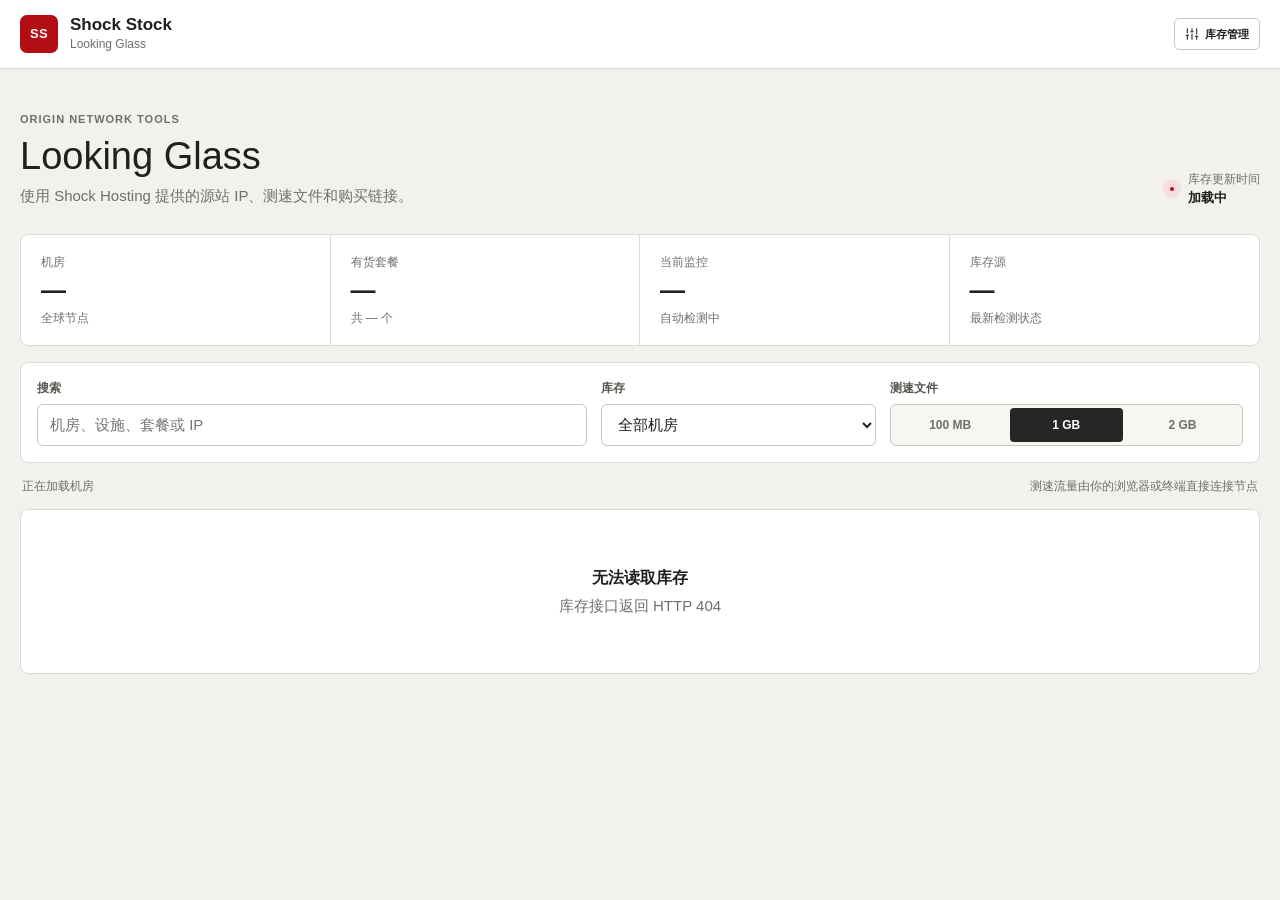
==== web/lg.html @ 3c2e1b68 "Add public Looking Glass and affiliate stock page" ====
<!doctype html>
<html lang="zh-CN">
<head>
	<meta charset="utf-8">
	<meta name="viewport" content="width=device-width, initial-scale=1">
	<meta name="color-scheme" content="light">
	<title>Looking Glass · Shock Stock</title>
	<link rel="icon" href="favicon.svg" type="image/svg+xml">
	<link rel="stylesheet" href="lg.css">
</head>
<body>
	<header class="site-header">
		<div class="header-inner">
			<a class="brand" href="/lg">
				<span class="brand-mark" aria-hidden="true">SS</span>
				<span class="brand-copy">
					<strong>Shock Stock</strong>
					<small>Looking Glass</small>
				</span>
			</a>
			<nav class="header-links" aria-label="页面导航">
				<a class="button secondary" href="/">
					<svg aria-hidden="true" viewBox="0 0 24 24"><path d="M4 21v-7"/><path d="M4 10V3"/><path d="M12 21v-9"/><path d="M12 8V3"/><path d="M20 21v-5"/><path d="M20 12V3"/><path d="M2 14h4"/><path d="M10 8h4"/><path d="M18 16h4"/></svg>
					库存管理
				</a>
			</nav>
		</div>
	</header>

	<main class="main">
		<section class="page-heading">
			<div>
				<span class="eyebrow">ORIGIN NETWORK TOOLS</span>
				<h1>Looking Glass</h1>
				<p>使用 Shock Hosting 提供的源站 IP、测速文件和购买链接。</p>
			</div>
			<div id="updateStatus" class="update-status">
				<span class="status-dot"></span>
				<div>
					<span>库存更新时间</span>
					<strong id="lastCheck">加载中</strong>
				</div>
			</div>
		</section>

		<section class="summary-grid" aria-label="库存汇总">
			<div class="summary-item">
				<span>机房</span>
				<strong id="summaryLocations">—</strong>
				<small>全球节点</small>
			</div>
			<div class="summary-item">
				<span>有货套餐</span>
				<strong id="summaryAvailable">—</strong>
				<small id="summaryAvailableDetail">共 — 个</small>
			</div>
			<div class="summary-item">
				<span>当前监控</span>
				<strong id="summaryWatched">—</strong>
				<small>自动检测中</small>
			</div>
			<div class="summary-item">
				<span>库存源</span>
				<strong id="summarySource">—</strong>
				<small id="summarySourceDetail">最新检测状态</small>
			</div>
		</section>

		<section class="toolbar" aria-label="筛选与测速选项">
			<label class="field search-field">
				<span>搜索</span>
				<input id="search" type="search" placeholder="机房、设施、套餐或 IP">
			</label>
			<label class="field">
				<span>库存</span>
				<select id="stockFilter">
					<option value="all">全部机房</option>
					<option value="available">仅有货</option>
					<option value="out">仅售罄</option>
				</select>
			</label>
			<div class="field size-field">
				<span>测速文件</span>
				<div class="segmented" id="sizeSelector" role="group" aria-label="测速文件大小">
					<button type="button" data-size="100MB">100 MB</button>
					<button class="active" type="button" data-size="1GB">1 GB</button>
					<button type="button" data-size="2GB">2 GB</button>
				</div>
			</div>
		</section>

		<div class="result-meta">
			<span id="resultCount">正在加载机房</span>
			<span>测速流量由你的浏览器或终端直接连接节点</span>
		</div>

		<section id="locationGrid" class="location-grid" aria-live="polite">
			<div class="loading-state">正在读取 Looking Glass 节点…</div>
		</section>
	</main>

	<div id="toast" class="toast" role="status" hidden></div>
	<script src="lg.js"></script>
</body>
</html>
---- web/lg.css ----
:root {
	--bg: #f2f1ee;
	--surface: #ffffff;
	--surface-muted: #f7f6f3;
	--ink: #20201f;
	--muted: #706f6a;
	--line: #dcdad4;
	--line-strong: #c8c5bd;
	--red: #b20d15;
	--red-dark: #8f0a10;
	--green: #397d39;
	--green-soft: #e9f3e8;
	--amber: #8a5a0a;
	--amber-soft: #f8f0df;
	--radius: 8px;
}

* {
	box-sizing: border-box;
}

html {
	background: var(--bg);
}

body {
	margin: 0;
	min-width: 320px;
	background: var(--bg);
	color: var(--ink);
	font: 15px/1.5 ui-sans-serif, -apple-system, BlinkMacSystemFont, "Segoe UI", "PingFang SC", "Microsoft YaHei", sans-serif;
	-webkit-font-smoothing: antialiased;
}

button,
input,
select {
	font: inherit;
}

button,
a {
	-webkit-tap-highlight-color: transparent;
}

svg {
	fill: none;
	stroke: currentColor;
	stroke-width: 1.8;
	stroke-linecap: round;
	stroke-linejoin: round;
}

[hidden] {
	display: none !important;
}

.site-header {
	position: sticky;
	z-index: 20;
	top: 0;
	border-bottom: 1px solid var(--line);
	background: rgba(255, 255, 255, 0.96);
	backdrop-filter: blur(12px);
}

.header-inner {
	display: flex;
	align-items: center;
	justify-content: space-between;
	width: min(100% - 40px, 1380px);
	height: 68px;
	margin: 0 auto;
}

.brand {
	display: inline-flex;
	align-items: center;
	gap: 12px;
	color: var(--ink);
	text-decoration: none;
}

.brand-mark {
	display: inline-grid;
	place-items: center;
	width: 38px;
	height: 38px;
	border-radius: 7px;
	background: var(--red);
	color: #fff;
	font-size: 13px;
	font-weight: 800;
	letter-spacing: 0.4px;
}

.brand-copy {
	display: flex;
	flex-direction: column;
}

.brand-copy strong {
	font-size: 17px;
	line-height: 1.2;
}

.brand-copy small {
	color: var(--muted);
	font-size: 12px;
}

.main {
	width: min(100% - 40px, 1380px);
	margin: 0 auto;
	padding: 42px 0 72px;
}

.page-heading {
	display: flex;
	align-items: flex-end;
	justify-content: space-between;
	gap: 30px;
	margin-bottom: 26px;
}

.eyebrow {
	display: block;
	color: var(--muted);
	font-size: 11px;
	font-weight: 700;
	letter-spacing: 1px;
}

h1 {
	margin: 7px 0;
	font-size: 38px;
	font-weight: 500;
	line-height: 1.15;
}

.page-heading p {
	margin: 0;
	color: var(--muted);
}

.update-status {
	display: flex;
	align-items: center;
	gap: 11px;
	flex: 0 0 auto;
	color: var(--muted);
	font-size: 12px;
}

.update-status > div {
	display: flex;
	flex-direction: column;
}

.update-status strong {
	color: var(--ink);
	font-size: 13px;
}

.status-dot {
	width: 10px;
	height: 10px;
	border: 3px solid var(--green-soft);
	border-radius: 50%;
	background: var(--green);
	box-shadow: 0 0 0 4px var(--green-soft);
}

.update-status.error .status-dot {
	border-color: #f7dddd;
	background: var(--red);
	box-shadow: 0 0 0 4px #f7dddd;
}

.summary-grid {
	display: grid;
	grid-template-columns: repeat(4, minmax(0, 1fr));
	margin-bottom: 16px;
	border: 1px solid var(--line);
	border-radius: var(--radius);
	background: var(--surface);
}

.summary-item {
	padding: 18px 20px;
	border-right: 1px solid var(--line);
}

.summary-item:last-child {
	border-right: 0;
}

.summary-item > span,
.summary-item small {
	display: block;
	color: var(--muted);
	font-size: 12px;
}

.summary-item strong {
	display: block;
	margin-top: 4px;
	font-size: 25px;
	font-weight: 600;
	line-height: 1.25;
}

.summary-item small {
	margin-top: 3px;
}

.toolbar {
	display: grid;
	grid-template-columns: minmax(240px, 1.4fr) minmax(160px, 0.7fr) minmax(250px, 0.9fr);
	gap: 14px;
	padding: 16px;
	border: 1px solid var(--line);
	border-radius: var(--radius);
	background: var(--surface);
}

.field {
	display: flex;
	flex-direction: column;
	gap: 7px;
	min-width: 0;
}

.field > span {
	color: #55544f;
	font-size: 12px;
	font-weight: 600;
}

input,
select {
	width: 100%;
	height: 42px;
	padding: 0 12px;
	border: 1px solid var(--line-strong);
	border-radius: 6px;
	outline: none;
	background: var(--surface);
	color: var(--ink);
}

input:focus,
select:focus {
	border-color: #6f6d67;
	box-shadow: 0 0 0 3px rgba(63, 62, 59, 0.08);
}

.segmented {
	display: grid;
	grid-template-columns: repeat(3, minmax(0, 1fr));
	gap: 3px;
	padding: 3px;
	border: 1px solid var(--line-strong);
	border-radius: 6px;
	background: var(--surface-muted);
}

.segmented button {
	height: 34px;
	padding: 0 8px;
	border: 0;
	border-radius: 4px;
	background: transparent;
	color: var(--muted);
	font-size: 12px;
	font-weight: 600;
	cursor: pointer;
}

.segmented button.active {
	background: #262625;
	color: #fff;
}

.result-meta {
	display: flex;
	justify-content: space-between;
	gap: 20px;
	padding: 14px 2px;
	color: var(--muted);
	font-size: 12px;
}

.location-grid {
	display: grid;
	grid-template-columns: repeat(2, minmax(0, 1fr));
	gap: 16px;
}

.location-card {
	min-width: 0;
	border: 1px solid var(--line);
	border-radius: var(--radius);
	background: var(--surface);
	overflow: hidden;
}

.location-head {
	display: flex;
	align-items: flex-start;
	justify-content: space-between;
	gap: 18px;
	padding: 18px 20px;
	border-bottom: 1px solid var(--line);
}

.location-head h2 {
	margin: 0;
	font-size: 19px;
	font-weight: 600;
	line-height: 1.3;
}

.location-head p {
	margin: 4px 0 0;
	color: var(--muted);
	font-size: 12px;
}

.stock-count {
	display: inline-flex;
	align-items: center;
	flex: 0 0 auto;
	min-height: 28px;
	padding: 3px 10px;
	border: 1px solid #efcecf;
	border-radius: 6px;
	background: #f8e8e9;
	color: var(--red-dark);
	font-size: 11px;
	font-weight: 600;
	white-space: nowrap;
}

.stock-count.has-stock {
	border-color: #c7dfc3;
	background: var(--green-soft);
	color: var(--green);
}

.network-block {
	padding: 14px 20px 16px;
	border-bottom: 1px solid var(--line);
	background: var(--surface-muted);
}

.network-row {
	display: grid;
	grid-template-columns: 64px minmax(0, 1fr) auto;
	gap: 9px;
	align-items: center;
	min-height: 34px;
}

.network-row + .network-row {
	margin-top: 5px;
}

.network-label {
	color: var(--muted);
	font-size: 11px;
	font-weight: 600;
}

.network-value {
	overflow: hidden;
	font-family: "SFMono-Regular", Consolas, "Liberation Mono", monospace;
	font-size: 12px;
	text-overflow: ellipsis;
	white-space: nowrap;
}

.icon-button {
	display: inline-grid;
	place-items: center;
	width: 31px;
	height: 31px;
	padding: 0;
	border: 1px solid var(--line-strong);
	border-radius: 5px;
	background: var(--surface);
	color: var(--muted);
	cursor: pointer;
}

.icon-button:hover {
	border-color: #aaa69c;
	color: var(--ink);
}

.icon-button svg {
	width: 15px;
	height: 15px;
}

.network-actions {
	display: flex;
	flex-wrap: wrap;
	gap: 7px;
	margin-top: 12px;
}

.button {
	display: inline-flex;
	align-items: center;
	justify-content: center;
	gap: 6px;
	min-height: 32px;
	padding: 0 10px;
	border: 1px solid transparent;
	border-radius: 5px;
	font-size: 11px;
	font-weight: 600;
	white-space: nowrap;
	cursor: pointer;
	text-decoration: none;
}

.button svg {
	width: 14px;
	height: 14px;
}

.button.secondary {
	border-color: var(--line-strong);
	background: var(--surface);
	color: var(--ink);
}

.button.secondary:hover {
	border-color: #aaa69c;
	background: var(--surface-muted);
}

.button.primary {
	border-color: var(--red);
	background: var(--red);
	color: #fff;
}

.button.primary:hover {
	border-color: var(--red-dark);
	background: var(--red-dark);
}

.products {
	display: flex;
	flex-direction: column;
}

.product-row {
	display: grid;
	grid-template-columns: minmax(110px, 0.8fr) minmax(0, 1.4fr) auto auto;
	gap: 12px;
	align-items: center;
	padding: 12px 20px;
	border-top: 1px solid var(--line);
}

.product-row:first-child {
	border-top: 0;
}

.product-name {
	font-size: 13px;
	font-weight: 700;
}

.product-spec {
	color: var(--muted);
	font-size: 11px;
	overflow-wrap: anywhere;
}

.product-price {
	font-size: 12px;
	font-weight: 600;
	white-space: nowrap;
}

.product-action {
	display: flex;
	align-items: center;
	justify-content: flex-end;
	gap: 8px;
}

.stock-badge {
	display: inline-flex;
	align-items: center;
	min-height: 24px;
	padding: 2px 8px;
	border-radius: 5px;
	font-size: 10px;
	font-weight: 600;
	white-space: nowrap;
}

.stock-badge.in {
	background: var(--green-soft);
	color: var(--green);
}

.stock-badge.out {
	background: #f8e8e9;
	color: var(--red-dark);
}

.stock-badge.unknown {
	background: #ecebe8;
	color: var(--muted);
}

.buy-link {
	display: inline-flex;
	align-items: center;
	justify-content: center;
	min-width: 54px;
	height: 29px;
	padding: 0 9px;
	border: 1px solid var(--red);
	border-radius: 5px;
	color: var(--red);
	font-size: 11px;
	font-weight: 600;
	text-decoration: none;
	white-space: nowrap;
}

.buy-link:hover {
	background: var(--red);
	color: #fff;
}

.buy-link.disabled {
	border-color: var(--line-strong);
	background: var(--surface-muted);
	color: var(--muted);
	pointer-events: none;
}

.loading-state,
.empty-state {
	grid-column: 1 / -1;
	padding: 56px 24px;
	border: 1px solid var(--line);
	border-radius: var(--radius);
	background: var(--surface);
	color: var(--muted);
	text-align: center;
}

.empty-state strong {
	display: block;
	margin-bottom: 5px;
	color: var(--ink);
	font-size: 16px;
}

.toast {
	position: fixed;
	z-index: 100;
	right: 22px;
	bottom: 22px;
	max-width: min(420px, calc(100vw - 44px));
	padding: 12px 16px;
	border: 1px solid #315f31;
	border-radius: 7px;
	background: #315f31;
	color: #fff;
	box-shadow: 0 12px 30px rgba(0, 0, 0, 0.18);
	font-size: 13px;
}

@media (max-width: 1050px) {
	.location-grid {
		grid-template-columns: minmax(0, 1fr);
	}
}

@media (max-width: 760px) {
	.header-inner,
	.main {
		width: min(100% - 24px, 1380px);
	}

	.main {
		padding-top: 28px;
	}

	.page-heading {
		align-items: flex-start;
		flex-direction: column;
		gap: 16px;
	}

	h1 {
		font-size: 32px;
	}

	.summary-grid {
		grid-template-columns: repeat(2, minmax(0, 1fr));
	}

	.summary-item:nth-child(2) {
		border-right: 0;
	}

	.summary-item:nth-child(-n + 2) {
		border-bottom: 1px solid var(--line);
	}

	.toolbar {
		grid-template-columns: minmax(0, 1fr);
	}

	.result-meta {
		align-items: flex-start;
		flex-direction: column;
		gap: 5px;
	}

	.location-head,
	.network-block,
	.product-row {
		padding-right: 16px;
		padding-left: 16px;
	}

	.product-row {
		grid-template-columns: minmax(0, 1fr) auto;
	}

	.product-spec {
		grid-column: 1 / -1;
		grid-row: 2;
	}

	.product-price {
		grid-column: 1;
		grid-row: 3;
	}

	.product-action {
		grid-column: 2;
		grid-row: 3;
	}
}

@media (max-width: 430px) {
	.header-inner {
		height: 62px;
	}

	.brand-copy small {
		display: none;
	}

	.brand-mark {
		width: 34px;
		height: 34px;
	}

	.brand-copy strong {
		font-size: 15px;
	}

	.header-links .button {
		font-size: 0;
	}

	.header-links .button svg {
		width: 18px;
		height: 18px;
	}

	.summary-grid {
		grid-template-columns: minmax(0, 1fr);
	}

	.summary-item {
		border-right: 0;
		border-bottom: 1px solid var(--line);
	}

	.summary-item:last-child {
		border-bottom: 0;
	}

	.location-head {
		align-items: flex-start;
		flex-direction: column;
		gap: 10px;
	}

	.network-row {
		grid-template-columns: 54px minmax(0, 1fr) auto;
	}

	.network-actions .button {
		flex: 1 1 auto;
	}
}

@media (prefers-reduced-motion: reduce) {
	*,
	*::before,
	*::after {
		transition-duration: 0.01ms !important;
	}
}
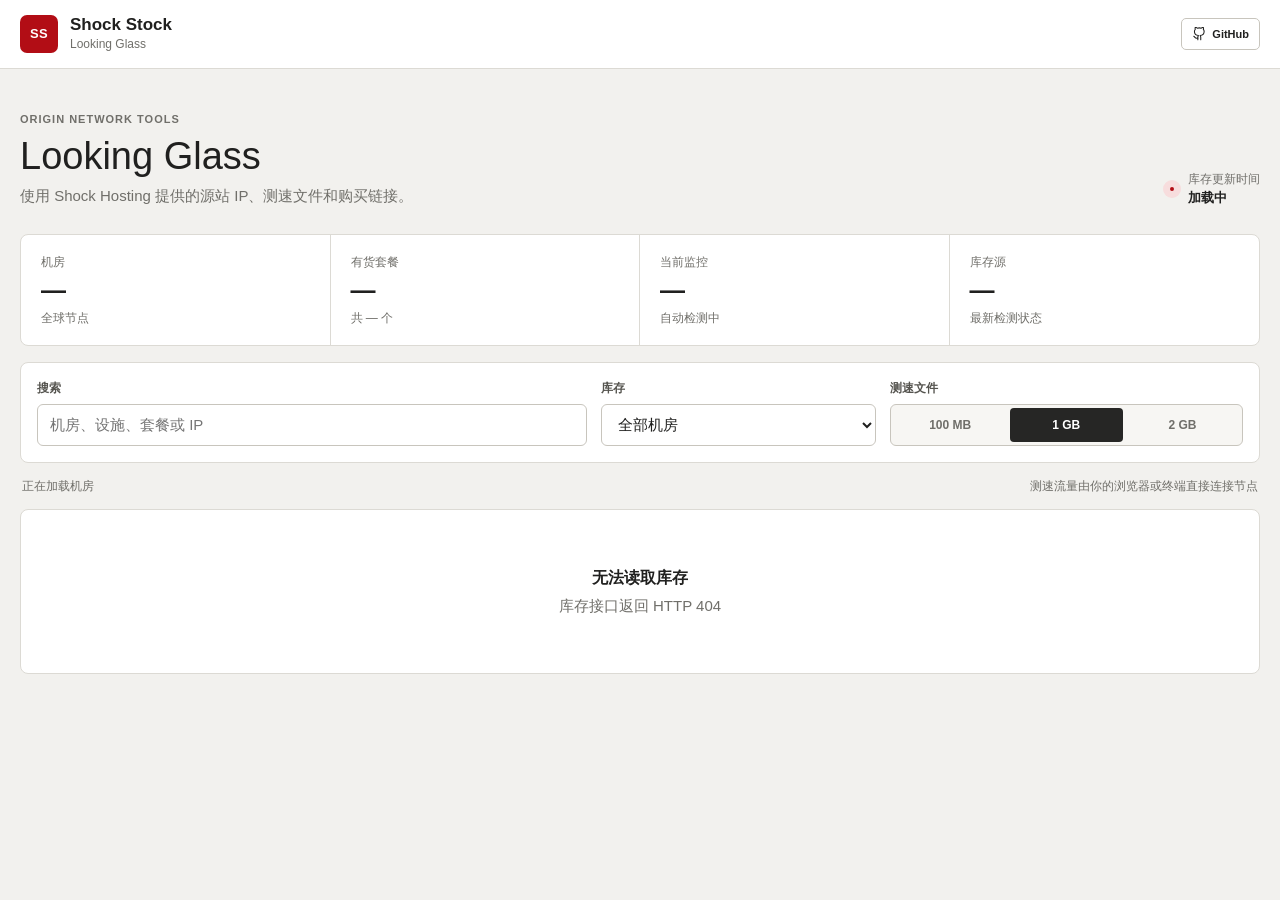
==== commit fd7a5ba5: "Add GitHub-based server updates and LG proxy config" ====
--- a/web/lg.html
+++ b/web/lg.html
@@ -19,9 +19,9 @@
 				</span>
 			</a>
 			<nav class="header-links" aria-label="页面导航">
-				<a class="button secondary" href="/">
-					<svg aria-hidden="true" viewBox="0 0 24 24"><path d="M4 21v-7"/><path d="M4 10V3"/><path d="M12 21v-9"/><path d="M12 8V3"/><path d="M20 21v-5"/><path d="M20 12V3"/><path d="M2 14h4"/><path d="M10 8h4"/><path d="M18 16h4"/></svg>
-					库存管理
+				<a class="button secondary" href="https://github.com/qeqeq1/shockstock-monitor" target="_blank" rel="noopener">
+					<svg aria-hidden="true" viewBox="0 0 24 24"><path d="M15 22v-4a4.8 4.8 0 0 0-1-3.5c3.3-.4 6.8-1.6 6.8-7A5.4 5.4 0 0 0 19.4 4 5 5 0 0 0 19.3.5S18.5.2 16 2a13.4 13.4 0 0 0-7 0C6.5.2 5.7.5 5.7.5A5 5 0 0 0 5.6 4a5.4 5.4 0 0 0-1.4 3.7c0 5.3 3.5 6.6 6.8 7A4.8 4.8 0 0 0 10 18v4"/><path d="M10 19c-5 1.5-5-2.5-7-3"/></svg>
+					GitHub
 				</a>
 			</nav>
 		</div>
